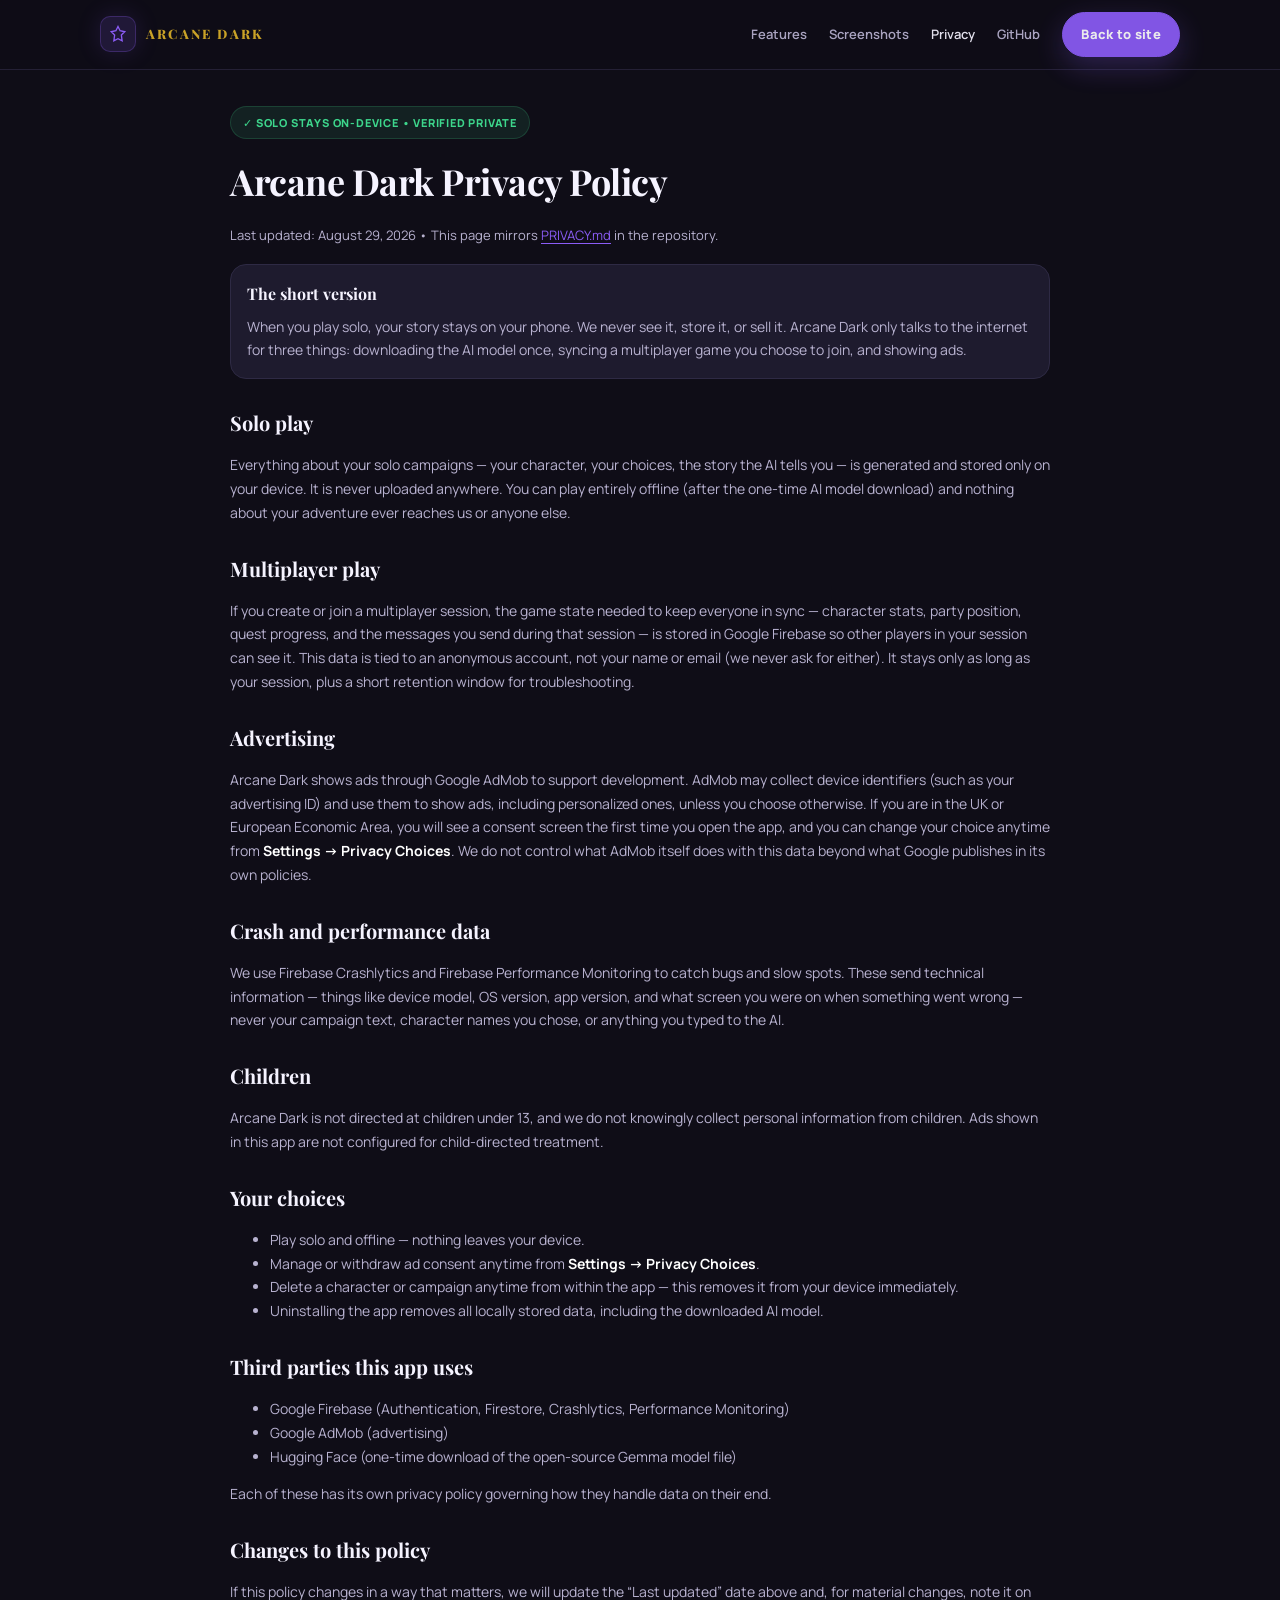
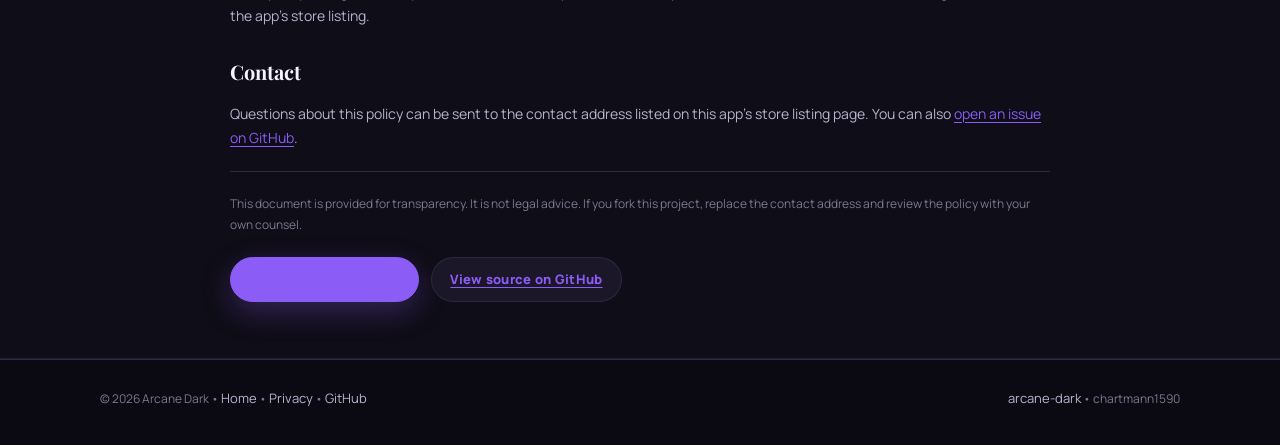
==== docs/privacy.html @ 53b308b7 "Add beautiful GitHub Pages website + privacy policy + screenshots - docs/index.html: full dark-fanta" ====
<!doctype html>
<html lang="en">
<head>
  <meta charset="utf-8"/>
  <meta name="viewport" content="width=device-width,initial-scale=1"/>
  <title>Privacy Policy — Arcane Dark</title>
  <meta name="description" content="Arcane Dark privacy policy — solo play stays on your device. Learn how multiplayer, ads, and crash reporting work."/>
  <meta name="theme-color" content="#0F0D17"/>
  <link rel="icon" href="data:image/svg+xml,<svg xmlns='http://www.w3.org/2000/svg' viewBox='0 0 32 32'><rect width='32' height='32' rx='8' fill='%230F0D17'/><rect x='6' y='6' width='20' height='20' rx='6' fill='%238B5CF6'/><text x='16' y='21' text-anchor='middle' font-size='14' fill='white'>✦</text></svg>"/>
  <link rel="stylesheet" href="assets/css/style.css"/>
</head>
<body>
  <nav class="nav">
    <div class="nav-inner">
      <a class="brand" href="./">
        <span class="brand-mark"><svg viewBox="0 0 24 24" fill="none" stroke="#8B5CF6" stroke-width="1.8"><path d="M12 2l2.8 5.7L21 9l-4.5 4.4L17.5 21 12 18.2 6.5 21l1-7.6L3 9l6.2-1.3L12 2z"/></svg></span>
        <span class="brand-name">ARCANE DARK</span>
      </a>
      <div class="nav-links">
        <a href="./#features">Features</a>
        <a href="./#screenshots">Screenshots</a>
        <a href="privacy.html" style="color:var(--text-primary)">Privacy</a>
        <a href="https://github.com/chartmann1590/arcane-dark" target="_blank" rel="noopener">GitHub</a>
        <a class="btn btn-primary" href="./">Back to site</a>
      </div>
    </div>
  </nav>

  <main class="section" style="padding-top:36px">
    <div class="container">
      <div class="prose reveal in">
        <div style="display:inline-flex;align-items:center;gap:8px;padding:7px 12px;border-radius:999px;background:rgba(61,214,140,0.10);border:1px solid rgba(61,214,140,0.18);color:#3DD68C;font-size:11px;font-weight:800;letter-spacing:0.8px">✓ SOLO STAYS ON-DEVICE • VERIFIED PRIVATE</div>
        <h1 style="margin-top:14px">Arcane Dark Privacy Policy</h1>
        <p class="muted" style="font-size:13px">Last updated: August 29, 2026 • This page mirrors <a href="https://github.com/chartmann1590/arcane-dark/blob/main/PRIVACY.md" target="_blank" rel="noopener">PRIVACY.md</a> in the repository.</p>

        <div style="background:var(--surface-card);border:1px solid var(--border);border-radius:16px;padding:16px;margin:18px 0">
          <h3 style="margin:0;font-family:'Playfair Display',serif;font-size:16px">The short version</h3>
          <p style="margin:8px 0 0">When you play solo, your story stays on your phone. We never see it, store it, or sell it. Arcane Dark only talks to the internet for three things: downloading the AI model once, syncing a multiplayer game you choose to join, and showing ads.</p>
        </div>

        <h2>Solo play</h2>
        <p>Everything about your solo campaigns — your character, your choices, the story the AI tells you — is generated and stored only on your device. It is never uploaded anywhere. You can play entirely offline (after the one-time AI model download) and nothing about your adventure ever reaches us or anyone else.</p>

        <h2>Multiplayer play</h2>
        <p>If you create or join a multiplayer session, the game state needed to keep everyone in sync — character stats, party position, quest progress, and the messages you send during that session — is stored in Google Firebase so other players in your session can see it. This data is tied to an anonymous account, not your name or email (we never ask for either). It stays only as long as your session, plus a short retention window for troubleshooting.</p>

        <h2>Advertising</h2>
        <p>Arcane Dark shows ads through Google AdMob to support development. AdMob may collect device identifiers (such as your advertising ID) and use them to show ads, including personalized ones, unless you choose otherwise. If you are in the UK or European Economic Area, you will see a consent screen the first time you open the app, and you can change your choice anytime from <strong style="color:white">Settings → Privacy Choices</strong>. We do not control what AdMob itself does with this data beyond what Google publishes in its own policies.</p>

        <h2>Crash and performance data</h2>
        <p>We use Firebase Crashlytics and Firebase Performance Monitoring to catch bugs and slow spots. These send technical information — things like device model, OS version, app version, and what screen you were on when something went wrong — never your campaign text, character names you chose, or anything you typed to the AI.</p>

        <h2>Children</h2>
        <p>Arcane Dark is not directed at children under 13, and we do not knowingly collect personal information from children. Ads shown in this app are not configured for child-directed treatment.</p>

        <h2>Your choices</h2>
        <ul>
          <li>Play solo and offline — nothing leaves your device.</li>
          <li>Manage or withdraw ad consent anytime from <strong style="color:white">Settings → Privacy Choices</strong>.</li>
          <li>Delete a character or campaign anytime from within the app — this removes it from your device immediately.</li>
          <li>Uninstalling the app removes all locally stored data, including the downloaded AI model.</li>
        </ul>

        <h2>Third parties this app uses</h2>
        <ul>
          <li>Google Firebase (Authentication, Firestore, Crashlytics, Performance Monitoring)</li>
          <li>Google AdMob (advertising)</li>
          <li>Hugging Face (one-time download of the open-source Gemma model file)</li>
        </ul>
        <p>Each of these has its own privacy policy governing how they handle data on their end.</p>

        <h2>Changes to this policy</h2>
        <p>If this policy changes in a way that matters, we will update the “Last updated” date above and, for material changes, note it on the app’s store listing.</p>

        <h2>Contact</h2>
        <p>Questions about this policy can be sent to the contact address listed on this app’s store listing page. You can also <a href="https://github.com/chartmann1590/arcane-dark/issues" target="_blank" rel="noopener">open an issue on GitHub</a>.</p>

        <hr/>
        <p style="font-size:12px;color:var(--text-muted)">This document is provided for transparency. It is not legal advice. If you fork this project, replace the contact address and review the policy with your own counsel.</p>

        <div style="margin-top:22px;display:flex;gap:12px;flex-wrap:wrap">
          <a class="btn btn-primary" href="./">← Back to Arcane Dark</a>
          <a class="btn btn-ghost" href="https://github.com/chartmann1590/arcane-dark/blob/main/PRIVACY.md" target="_blank" rel="noopener">View source on GitHub</a>
        </div>
      </div>
    </div>
  </main>

  <footer class="footer">
    <div class="container">
      <div class="footer-bottom" style="margin-top:0;border-top:none;padding-top:0">
        <span>© 2026 Arcane Dark • <a href="./">Home</a> • <a href="privacy.html">Privacy</a> • <a href="https://github.com/chartmann1590/arcane-dark" target="_blank" rel="noopener">GitHub</a></span>
        <span><a href="./">arcane-dark</a> • chartmann1590</span>
      </div>
    </div>
  </footer>
  <script src="assets/js/main.js"></script>
</body>
</html>
---- docs/assets/css/style.css ----
/* Arcane Dark — Website Design System — mirrors lib/app/theme.dart */
@import url('https://fonts.googleapis.com/css2?family=Manrope:wght@400;500;600;700;800&family=Playfair+Display:wght@700;800;900&display=swap');

:root{
  --bg:#0F0D17;
  --surface:#1A162B;
  --surface-elevated:#24203A;
  --surface-card:#1E1B2E;
  --border:#2E2A44;
  --border-gold:rgba(201,162,39,0.2);
  --violet:#8B5CF6;
  --violet-12:rgba(139,92,246,0.12);
  --violet-30:rgba(139,92,246,0.3);
  --gold:#C9A227;
  --gold-12:rgba(201,162,39,0.12);
  --gold-30:rgba(201,162,39,0.3);
  --red:#B0263A;
  --text-primary:#F5F3FF;
  --text-secondary:#B8B2D0;
  --text-muted:#7C7892;
  --radius:14px;
  --radius-lg:18px;
  --max:1120px;
}
*{box-sizing:border-box}
html{scroll-behavior:smooth}
body{
  margin:0;
  font-family:'Manrope',system-ui,-apple-system,Segoe UI,Roboto,Helvetica,Arial,sans-serif;
  background:var(--bg);
  color:var(--text-primary);
  line-height:1.6;
  -webkit-font-smoothing:antialiased;
  overflow-x:hidden;
}
a{color:inherit;text-decoration:none}
img{max-width:100%;display:block}
button{font-family:inherit}

/* Utilities */
.container{max-width:var(--max);margin:0 auto;padding:0 20px}
.mono{font-family:ui-monospace, SFMono-Regular, Menlo, monospace}
.gold{color:var(--gold)}
.violet{color:var(--violet)}
.muted{color:var(--text-muted)}
.secondary{color:var(--text-secondary)}

/* Top Nav */
.nav{
  position:sticky;top:0;z-index:50;
  backdrop-filter:blur(16px) saturate(1.2);
  background:rgba(15,13,23,0.78);
  border-bottom:1px solid rgba(46,42,68,0.7);
}
.nav-inner{
  max-width:var(--max);margin:0 auto;
  padding:12px 20px;
  display:flex;align-items:center;gap:18px;
}
.brand{
  display:flex;align-items:center;gap:10px;
  font-weight:800;letter-spacing:1.2px;
}
.brand-mark{
  width:36px;height:36px;border-radius:10px;
  display:grid;place-items:center;
  background:rgba(139,92,246,0.15);
  border:1px solid rgba(139,92,246,0.25);
  box-shadow:0 0 24px rgba(139,92,246,0.15);
}
.brand-mark svg{width:18px;height:18px}
.brand-name{
  font-family:'Playfair Display',serif;
  font-weight:800;letter-spacing:2.2px;
  font-size:13px;color:var(--gold);
}
.nav-links{
  margin-left:auto;display:flex;align-items:center;gap:22px;
  font-size:13px;font-weight:600;color:var(--text-secondary);
}
.nav-links a{opacity:0.92}
.nav-links a:hover{color:var(--text-primary)}
.btn{
  display:inline-flex;align-items:center;justify-content:center;gap:8px;
  padding:11px 18px;border-radius:999px;
  font-weight:800;letter-spacing:0.3px;font-size:13px;
  border:1px solid var(--border);
  transition:transform .15s ease, box-shadow .2s ease, background .2s ease, border-color .2s ease, opacity .2s ease;
  cursor:pointer;white-space:nowrap;
}
.btn:hover{transform:translateY(-1px)}
.btn-primary{
  background:var(--violet);
  border-color:var(--violet);
  color:white;
  box-shadow:0 10px 30px rgba(139,92,246,0.28);
}
.btn-primary:hover{box-shadow:0 14px 36px rgba(139,92,246,0.36)}
.btn-ghost{
  background:rgba(30,27,46,0.8);
  border-color:rgba(46,42,68,0.9);
  color:var(--text-primary);
}
.btn-ghost:hover{border-color:rgba(201,162,39,0.35);background:var(--surface-card)}
.btn-gold{
  background:rgba(201,162,39,0.14);
  border-color:rgba(201,162,39,0.35);
  color:var(--gold);
}
.pill{
  display:inline-flex;align-items:center;gap:8px;
  padding:7px 12px;border-radius:999px;
  background:rgba(201,162,39,0.12);
  border:1px solid rgba(201,162,39,0.22);
  color:var(--gold);
  font-size:11px;font-weight:800;letter-spacing:0.8px;
}
.dot{width:6px;height:6px;border-radius:999px;background:var(--violet);box-shadow:0 0 10px var(--violet)}

/* Hero */
.hero{
  position:relative;overflow:hidden;
  padding:56px 0 32px;
  background:
    radial-gradient(700px 400px at 70% -10%, rgba(139,92,246,0.22), transparent 60%),
    radial-gradient(600px 360px at 10% 10%, rgba(201,162,39,0.10), transparent 60%),
    radial-gradient(800px 600px at 50% 120%, rgba(139,92,246,0.10), transparent 65%),
    linear-gradient(180deg, rgba(15,13,23,1) 0%, rgba(15,13,23,1) 45%, rgba(26,22,43,0.6) 100%);
  border-bottom:1px solid var(--border);
}
.hero::before{
  content:"";position:absolute;inset:0;
  background:
    linear-gradient(180deg, transparent 70%, rgba(15,13,23,0.65) 100%),
    url('data:image/svg+xml;utf8,<svg xmlns="http://www.w3.org/2000/svg" width="60" height="60" viewBox="0 0 60 60"><g fill="none" stroke="%232E2A44" stroke-opacity="0.15"><path d="M0 30 H60 M30 0 V60"/></g></svg>');
  opacity:0.35;pointer-events:none;
}
.hero-grid{
  position:relative;
  max-width:var(--max);margin:0 auto;
  padding:0 20px;
  display:grid;grid-template-columns:1.15fr 0.85fr;
  gap:28px;align-items:center;
}
.eyebrow{
  display:inline-flex;align-items:center;gap:10px;
  padding:8px 12px;border-radius:999px;
  background:rgba(139,92,246,0.12);
  border:1px solid rgba(139,92,246,0.22);
  color:var(--text-secondary);
  font-size:11px;font-weight:700;letter-spacing:0.9px;
}
.eyebrow strong{color:var(--violet);letter-spacing:1px}
.hero h1{
  margin:16px 0 12px;
  font-family:'Playfair Display',serif;
  font-weight:900;line-height:0.95;letter-spacing:-0.6px;
  font-size:56px;
}
.hero h1 span{
  background:linear-gradient(90deg, #fff 30%, #C9A227 100%);
  -webkit-background-clip:text;background-clip:text;
  -webkit-text-fill-color:transparent;
}
.hero p.lead{
  margin:0;max-width:560px;
  color:var(--text-secondary);
  font-size:16px;line-height:1.6;
}
.hero-cta{display:flex;flex-wrap:wrap;gap:12px;margin-top:22px}
.hero-meta{
  display:flex;flex-wrap:wrap;gap:10px;margin-top:18px;
}
.meta-chip{
  display:inline-flex;align-items:center;gap:8px;
  padding:8px 12px;border-radius:999px;
  background:rgba(36,32,58,0.9);
  border:1px solid rgba(46,42,68,0.9);
  color:var(--text-secondary);
  font-size:12px;font-weight:700;
}
.meta-chip svg{width:14px;height:14px;opacity:0.9}

.hero-visual{
  position:relative;display:flex;justify-content:center;align-items:center;
  min-height:520px;
}
.glow-orb{
  position:absolute;width:420px;height:420px;border-radius:999px;
  background:radial-gradient(circle at 30% 30%, rgba(139,92,246,0.35), rgba(139,92,246,0) 65%);
  filter:blur(8px);
  pointer-events:none;
}
.glow-orb.gold{
  width:360px;height:360px;
  background:radial-gradient(circle at 50% 50%, rgba(201,162,39,0.18), transparent 65%);
  transform:translate(80px,120px);
}

/* Phone Mockup */
.phone{
  position:relative;
  width:300px;height:612px;
  border-radius:38px;
  background:linear-gradient(180deg, #0F0D17 0%, #1A162B 100%);
  border:1px solid rgba(46,42,68,0.9);
  box-shadow:
    0 30px 80px rgba(0,0,0,0.55),
    0 0 0 8px rgba(15,13,23,0.9),
    0 0 0 9px rgba(46,42,68,0.9),
    0 0 40px rgba(139,92,246,0.15);
  overflow:hidden;
  transform:rotate(-0.6deg);
}
.phone-notch{
  position:absolute;top:0;left:50%;transform:translateX(-50%);
  width:108px;height:22px;border-radius:0 0 16px 16px;
  background:#0B0A12;border:1px solid rgba(46,42,68,0.9);border-top:none;
  z-index:5;
  display:flex;align-items:center;justify-content:center;gap:6px;
}
.notch-dot{width:6px;height:6px;border-radius:999px;background:#1A162B;border:1px solid #2E2A44}
.phone-screen{
  position:absolute;inset:8px;
  border-radius:30px;overflow:hidden;
  background:var(--bg);
  display:flex;flex-direction:column;
  border:1px solid rgba(46,42,68,0.5);
}
.phone-status{
  height:28px;display:flex;align-items:center;justify-content:space-between;
  padding:0 18px;
  font-size:11px;font-weight:700;color:var(--text-muted);
  background:rgba(15,13,23,0.95);
  border-bottom:1px solid rgba(46,42,68,0.5);
}
.phone-mini-nav{
  height:44px;display:flex;align-items:center;justify-content:space-between;
  padding:0 14px;
  background:var(--bg);
  border-bottom:1px solid var(--border);
}
.mini-brand{font-family:'Playfair Display',serif;font-weight:800;font-size:11px;letter-spacing:1.6px;color:var(--gold)}
.screen-body{flex:1;overflow:hidden;position:relative;background:var(--bg)}
.floating-cards{
  position:absolute;inset:auto 0 0 0;
  display:flex;flex-direction:column;gap:10px;
  padding:12px;
  background:linear-gradient(180deg, transparent 0%, rgba(15,13,23,0.9) 18%);
}
.float-card{
  background:var(--surface-card);
  border:1px solid var(--border);
  border-radius:12px;padding:10px 12px;
  box-shadow:0 10px 30px rgba(0,0,0,0.35);
}
.float-card .kicker{font-size:10px;font-weight:800;letter-spacing:0.9px;color:var(--violet)}
.float-card .title{font-family:'Playfair Display',serif;font-weight:800;font-size:14px;color:white;margin-top:2px}
.float-card .desc{font-size:11px;color:var(--text-secondary);margin-top:4px;line-height:1.4}

/* Sections */
.section{padding:56px 0;border-bottom:1px solid rgba(46,42,68,0.6)}
.section.alt{background:linear-gradient(180deg, rgba(26,22,43,0.5), rgba(15,13,23,1))}
.section-head{max-width:720px;margin:0 auto 26px;text-align:center}
.section-head h2{
  margin:0;
  font-family:'Playfair Display',serif;
  font-size:32px;font-weight:800;letter-spacing:-0.4px;
}
.section-head h2 em{font-style:normal;color:var(--gold)}
.section-head p{margin:10px auto 0;color:var(--text-secondary);font-size:14px;max-width:640px;line-height:1.6}
.kicker-label{
  display:inline-flex;align-items:center;gap:8px;
  font-size:11px;font-weight:800;letter-spacing:1px;color:var(--violet);
  text-transform:uppercase;
}
.kicker-label::before{content:"";width:18px;height:2px;border-radius:999px;background:var(--violet);opacity:0.7}

/* Features */
.features{
  display:grid;grid-template-columns:repeat(3,1fr);
  gap:16px;
}
.feature{
  background:var(--surface-card);
  border:1px solid var(--border);
  border-radius:16px;padding:18px 16px;
  transition:transform .18s ease, border-color .18s ease, box-shadow .18s ease, background .18s ease;
}
.feature:hover{transform:translateY(-4px);border-color:rgba(139,92,246,0.28);box-shadow:0 18px 40px rgba(0,0,0,0.28);background:var(--surface-elevated)}
.feature-icon{
  width:40px;height:40px;border-radius:12px;
  display:grid;place-items:center;
  margin-bottom:12px;
}
.feature:nth-child(1) .feature-icon{background:rgba(139,92,246,0.14);border:1px solid rgba(139,92,246,0.22);color:var(--violet)}
.feature:nth-child(2) .feature-icon{background:rgba(201,162,39,0.12);border:1px solid rgba(201,162,39,0.22);color:var(--gold)}
.feature:nth-child(3) .feature-icon{background:rgba(61,214,140,0.12);border:1px solid rgba(61,214,140,0.2);color:#3DD68C}
.feature:nth-child(4) .feature-icon{background:rgba(176,38,58,0.10);border:1px solid rgba(176,38,58,0.18);color:var(--red)}
.feature:nth-child(5) .feature-icon{background:rgba(139,92,246,0.14);border:1px solid rgba(139,92,246,0.22);color:var(--violet)}
.feature:nth-child(6) .feature-icon{background:rgba(201,162,39,0.12);border:1px solid rgba(201,162,39,0.22);color:var(--gold)}
.feature h3{margin:0;font-size:14px;font-weight:800;letter-spacing:-0.1px}
.feature p{margin:6px 0 0;color:var(--text-secondary);font-size:13px;line-height:1.55}
.feature ul{margin:10px 0 0;padding:0;list-style:none;display:flex;flex-wrap:wrap;gap:6px}
.feature ul li{
  font-size:11px;font-weight:700;color:var(--text-muted);
  background:rgba(36,32,58,0.9);border:1px solid var(--border);
  padding:5px 8px;border-radius:999px;
}

/* Screenshots */
.screenshots{
  display:grid;grid-template-columns:repeat(4,1fr);
  gap:16px;
  align-items:start;
}
.screenshot{
  background:var(--surface-card);
  border:1px solid var(--border);
  border-radius:16px;overflow:hidden;
  transition:transform .18s ease, box-shadow .18s ease, border-color .18s ease;
}
.screenshot:hover{transform:translateY(-4px);border-color:rgba(201,162,39,0.25);box-shadow:0 18px 40px rgba(0,0,0,0.32)}
.shot-frame{
  aspect-ratio:9/19.2;background:var(--bg);
  position:relative;overflow:hidden;
  border-bottom:1px solid var(--border);
}
.shot-frame img{width:100%;height:100%;object-fit:cover}
.shot-caption{padding:12px 12px 14px}
.shot-caption h4{margin:0;font-size:13px;font-weight:800}
.shot-caption p{margin:4px 0 0;color:var(--text-secondary);font-size:12px;line-height:1.5}
.badge{
  display:inline-flex;align-items:center;
  padding:4px 8px;border-radius:999px;
  font-size:10px;font-weight:800;letter-spacing:0.7px;
  background:rgba(139,92,246,0.12);border:1px solid rgba(139,92,246,0.22);color:var(--violet);
  text-transform:uppercase;
}
.shot-frame .badge{position:absolute;top:10px;left:10px;backdrop-filter:blur(8px)}

/* How it works */
.steps{
  display:grid;grid-template-columns:repeat(3,1fr);
  gap:16px;
}
.step{
  background:var(--surface-card);
  border:1px solid var(--border);
  border-radius:16px;padding:18px;
  position:relative;overflow:hidden;
}
.step::after{
  content:"";position:absolute;inset:auto -20px -30px auto;
  width:120px;height:120px;border-radius:999px;
  background:radial-gradient(circle at 50% 50%, rgba(139,92,246,0.16), transparent 65%);
  pointer-events:none;
}
.step-num{
  width:28px;height:28px;border-radius:999px;
  display:grid;place-items:center;
  background:var(--violet);color:white;
  font-size:12px;font-weight:800;
  box-shadow:0 8px 20px rgba(139,92,246,0.3);
}
.step h3{margin:10px 0 6px;font-size:14px;font-weight:800}
.step p{margin:0;color:var(--text-secondary);font-size:13px;line-height:1.6}

/* Privacy highlight */
.privacy-card{
  display:grid;grid-template-columns:1.1fr 0.9fr;
  gap:18px;
  background:linear-gradient(180deg, rgba(30,27,46,1), rgba(26,22,43,1));
  border:1px solid var(--border);
  border-radius:18px;padding:22px;
  box-shadow:0 18px 50px rgba(0,0,0,0.28);
  align-items:center;
}
.privacy-card h3{margin:0;font-family:'Playfair Display',serif;font-size:20px;font-weight:800}
.privacy-card p{margin:8px 0 0;color:var(--text-secondary);font-size:13px;line-height:1.6}
.privacy-points{
  display:grid;gap:10px;
}
.point{
  display:flex;gap:10px;
  background:rgba(15,13,23,0.7);
  border:1px solid rgba(46,42,68,0.7);
  border-radius:12px;padding:12px;
}
.point-icon{
  width:32px;height:32px;border-radius:10px;
  display:grid;place-items:center;flex:0 0 32px;
  background:rgba(61,214,140,0.12);border:1px solid rgba(61,214,140,0.18);color:#3DD68C;
}
.point strong{font-size:13px;font-weight:800}
.point span{color:var(--text-secondary);font-size:12px;line-height:1.5}

/* Footer */
.footer{
  padding:28px 0 36px;
  background:rgba(11,10,18,1);
  border-top:1px solid var(--border);
  color:var(--text-secondary);
}
.footer-grid{
  display:grid;grid-template-columns:1.4fr 0.8fr 0.8fr;
  gap:18px;
}
.footer h4{margin:0 0 10px;font-size:13px;font-weight:800;color:var(--text-primary);letter-spacing:0.3px}
.footer a{color:var(--text-secondary);font-size:13px}
.footer a:hover{color:var(--text-primary)}
.footer-bottom{
  margin-top:22px;padding-top:18px;
  border-top:1px solid rgba(46,42,68,0.6);
  display:flex;flex-wrap:wrap;gap:12px;align-items:center;justify-content:space-between;
  font-size:12px;color:var(--text-muted);
}

/* Responsive */
@media (max-width: 980px){
  .hero-grid{grid-template-columns:1fr;gap:22px}
  .hero-visual{min-height:460px}
  .hero h1{font-size:48px}
  .features{grid-template-columns:repeat(2,1fr)}
  .screenshots{grid-template-columns:repeat(2,1fr)}
  .steps{grid-template-columns:1fr}
  .privacy-card{grid-template-columns:1fr}
  .footer-grid{grid-template-columns:1fr 1fr}
}
@media (max-width: 640px){
  .nav-links{gap:14px}
  .nav-links .hide-sm{display:none}
  .hero{padding-top:28px}
  .hero h1{font-size:38px}
  .phone{width:276px;height:564px}
  .features{grid-template-columns:1fr}
  .screenshots{grid-template-columns:1fr}
  .section{padding:42px 0}
  .footer-grid{grid-template-columns:1fr}
}

/* Anim */
.reveal{opacity:0;transform:translateY(10px);transition:opacity .6s ease, transform .6s ease}
.reveal.in{opacity:1;transform:none}

/* Lightbox */
.lightbox{
  position:fixed;inset:0;z-index:80;
  background:rgba(5,4,10,0.82);
  backdrop-filter:blur(12px);
  display:none;align-items:center;justify-content:center;
  padding:18px;
}
.lightbox.open{display:flex}
.lightbox-card{
  max-width:420px;width:100%;
  background:var(--surface-card);
  border:1px solid var(--border);
  border-radius:16px;overflow:hidden;
  box-shadow:0 30px 80px rgba(0,0,0,0.5);
}
.lightbox-card img{width:100%;height:auto;display:block;background:var(--bg)}
.lightbox-bar{
  display:flex;align-items:center;justify-content:space-between;
  padding:12px 14px;
  border-top:1px solid var(--border);
  background:var(--surface-elevated);
}

/* Prose */
.prose{max-width:820px;margin:0 auto}
.prose h1{font-family:'Playfair Display',serif;font-size:36px;letter-spacing:-0.5px;margin:0 0 8px}
.prose h2{font-family:'Playfair Display',serif;font-size:20px;margin:28px 0 10px}
.prose h3{font-size:15px;margin:18px 0 8px}
.prose p{color:var(--text-secondary);font-size:14px;line-height:1.7}
.prose ul, .prose ol{color:var(--text-secondary);font-size:14px;line-height:1.7}
.prose hr{border:none;border-top:1px solid var(--border);margin:22px 0}
.prose a{color:var(--violet);text-decoration:underline;text-underline-offset:3px}
.prose code{background:rgba(36,32,58,1);border:1px solid var(--border);padding:2px 6px;border-radius:6px;font-size:12px;color:var(--text-primary)}

/* Screenshot image handling */
.docs-badge{
  display:inline-flex;align-items:center;gap:6px;
  padding:6px 10px;border-radius:999px;
  background:rgba(15,13,23,0.9);border:1px solid var(--border);
  color:var(--text-secondary);font-size:11px;font-weight:700
}
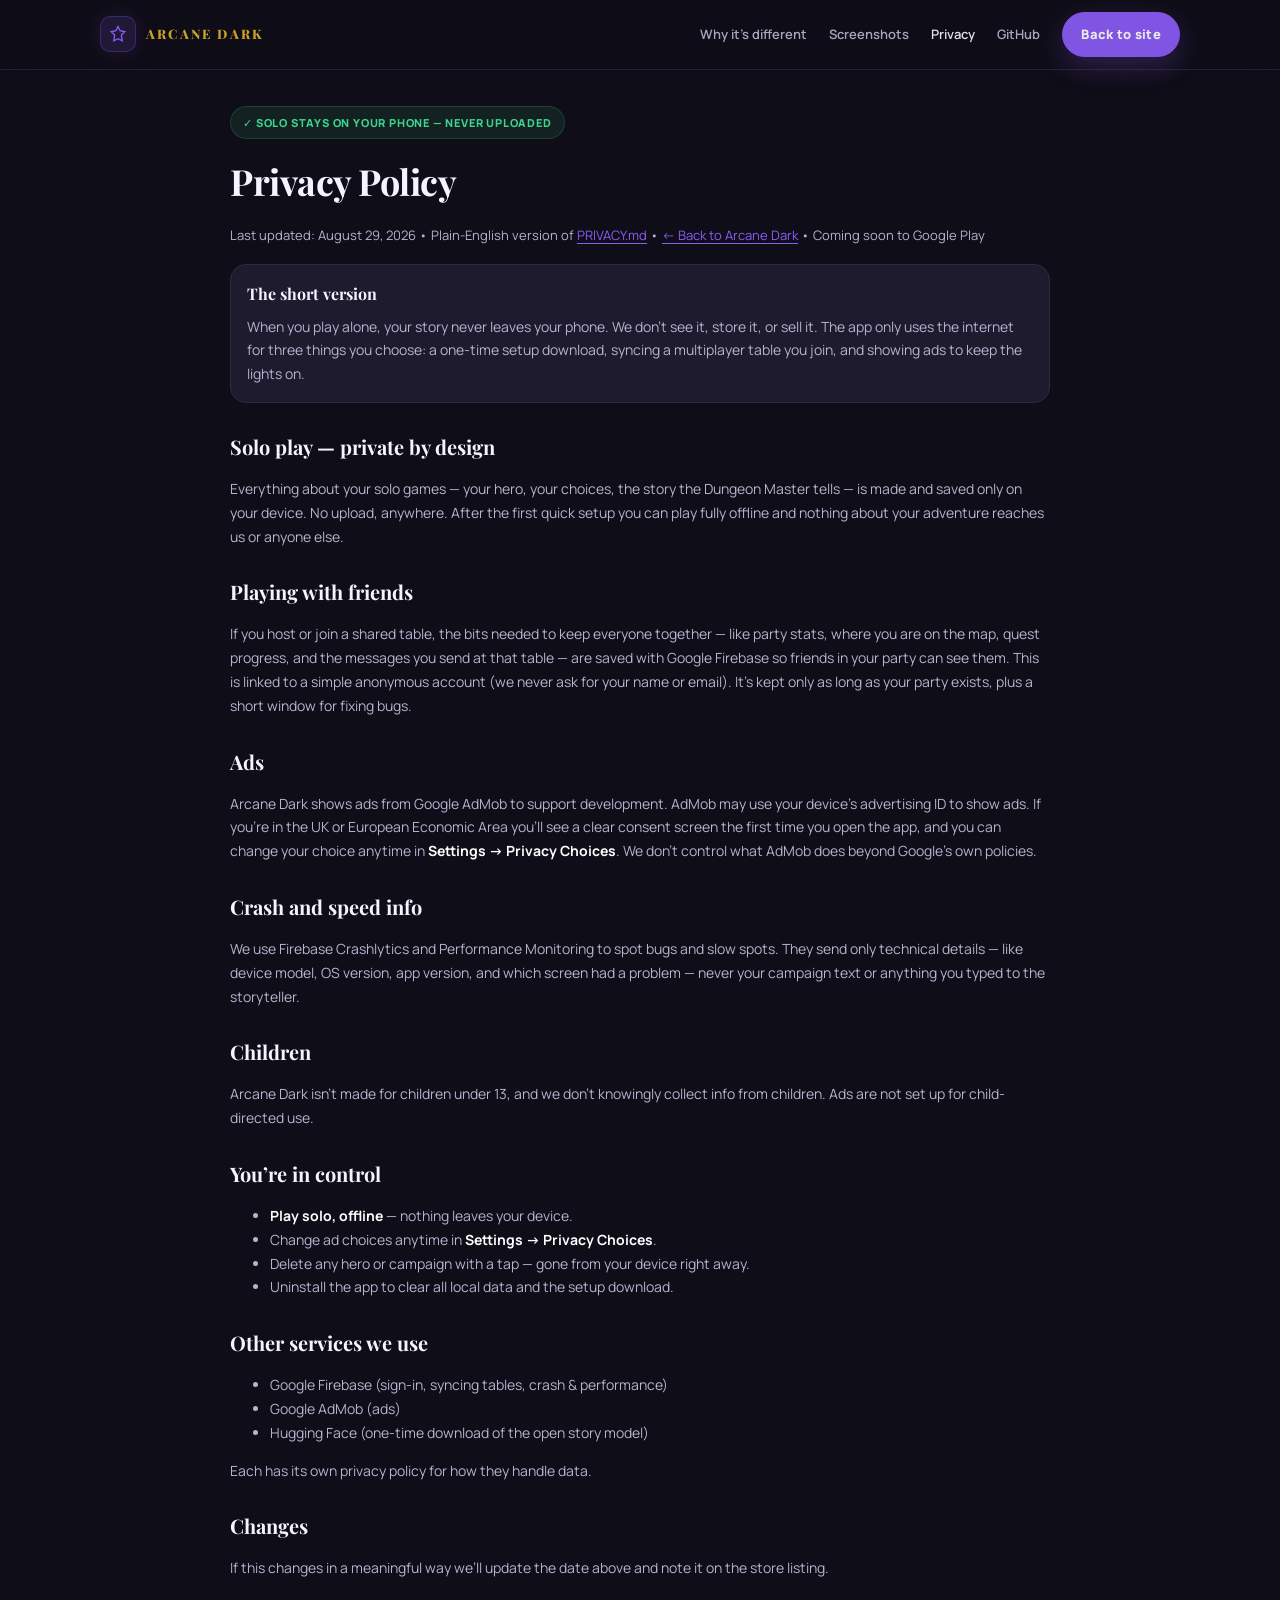
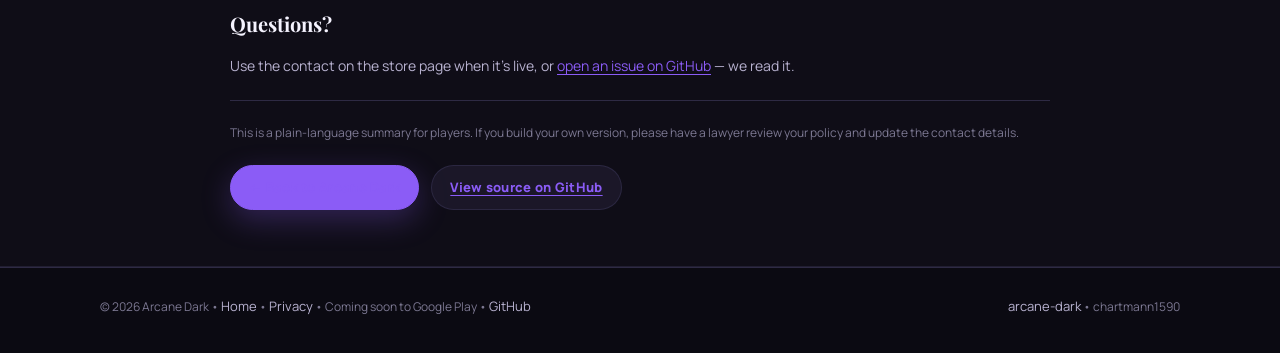
==== commit 3a207d5b: "Make site + README customer-facing, add Play Store coming-soon + SEO - Website: rewrite all copy to " ====
--- a/docs/privacy.html
+++ b/docs/privacy.html
@@ -3,23 +3,36 @@
 <head>
   <meta charset="utf-8"/>
   <meta name="viewport" content="width=device-width,initial-scale=1"/>
-  <title>Privacy Policy — Arcane Dark</title>
-  <meta name="description" content="Arcane Dark privacy policy — solo play stays on your device. Learn how multiplayer, ads, and crash reporting work."/>
+  <title>Privacy Policy — Arcane Dark (Your story stays on your phone)</title>
+  <meta name="description" content="How Arcane Dark handles your data. Solo stories stay only on your phone — never uploaded. Learn how multiplayer, ads, and crash reports work. Plain English, no surprises."/>
+  <meta name="keywords" content="Arcane Dark privacy, offline RPG privacy, on-device AI privacy"/>
+  <meta name="robots" content="index, follow"/>
   <meta name="theme-color" content="#0F0D17"/>
+  <link rel="canonical" href="https://chartmann1590.github.io/arcane-dark/privacy.html"/>
+  <meta property="og:title" content="Privacy Policy — Arcane Dark"/>
+  <meta property="og:description" content="Solo stays on your phone. Period. See how Arcane Dark keeps your D&D stories private."/>
+  <meta property="og:type" content="article"/>
+  <meta property="og:url" content="https://chartmann1590.github.io/arcane-dark/privacy.html"/>
+  <meta property="og:site_name" content="Arcane Dark"/>
+  <meta property="og:image" content="https://chartmann1590.github.io/arcane-dark/screenshots/04-gameplay.svg"/>
+  <meta name="twitter:card" content="summary_large_image"/>
   <link rel="icon" href="data:image/svg+xml,<svg xmlns='http://www.w3.org/2000/svg' viewBox='0 0 32 32'><rect width='32' height='32' rx='8' fill='%230F0D17'/><rect x='6' y='6' width='20' height='20' rx='6' fill='%238B5CF6'/><text x='16' y='21' text-anchor='middle' font-size='14' fill='white'>✦</text></svg>"/>
   <link rel="stylesheet" href="assets/css/style.css"/>
+  <script type="application/ld+json">
+  {"@context":"https://schema.org","@type":"BreadcrumbList","itemListElement":[{"@type":"ListItem","position":1,"name":"Home","item":"https://chartmann1590.github.io/arcane-dark/"},{"@type":"ListItem","position":2,"name":"Privacy Policy","item":"https://chartmann1590.github.io/arcane-dark/privacy.html"}]}
+  </script>
 </head>
 <body>
-  <nav class="nav">
+  <nav class="nav" aria-label="Primary">
     <div class="nav-inner">
       <a class="brand" href="./">
         <span class="brand-mark"><svg viewBox="0 0 24 24" fill="none" stroke="#8B5CF6" stroke-width="1.8"><path d="M12 2l2.8 5.7L21 9l-4.5 4.4L17.5 21 12 18.2 6.5 21l1-7.6L3 9l6.2-1.3L12 2z"/></svg></span>
         <span class="brand-name">ARCANE DARK</span>
       </a>
       <div class="nav-links">
-        <a href="./#features">Features</a>
+        <a href="./#features">Why it’s different</a>
         <a href="./#screenshots">Screenshots</a>
-        <a href="privacy.html" style="color:var(--text-primary)">Privacy</a>
+        <a href="privacy.html" style="color:var(--text-primary)" aria-current="page">Privacy</a>
         <a href="https://github.com/chartmann1590/arcane-dark" target="_blank" rel="noopener">GitHub</a>
         <a class="btn btn-primary" href="./">Back to site</a>
       </div>
@@ -29,54 +42,54 @@
   <main class="section" style="padding-top:36px">
     <div class="container">
       <div class="prose reveal in">
-        <div style="display:inline-flex;align-items:center;gap:8px;padding:7px 12px;border-radius:999px;background:rgba(61,214,140,0.10);border:1px solid rgba(61,214,140,0.18);color:#3DD68C;font-size:11px;font-weight:800;letter-spacing:0.8px">✓ SOLO STAYS ON-DEVICE • VERIFIED PRIVATE</div>
-        <h1 style="margin-top:14px">Arcane Dark Privacy Policy</h1>
-        <p class="muted" style="font-size:13px">Last updated: August 29, 2026 • This page mirrors <a href="https://github.com/chartmann1590/arcane-dark/blob/main/PRIVACY.md" target="_blank" rel="noopener">PRIVACY.md</a> in the repository.</p>
+        <div style="display:inline-flex;align-items:center;gap:8px;padding:7px 12px;border-radius:999px;background:rgba(61,214,140,0.10);border:1px solid rgba(61,214,140,0.18);color:#3DD68C;font-size:11px;font-weight:800;letter-spacing:0.8px">✓ SOLO STAYS ON YOUR PHONE — NEVER UPLOADED</div>
+        <h1 style="margin-top:14px">Privacy Policy</h1>
+        <p class="muted" style="font-size:13px">Last updated: August 29, 2026 • Plain-English version of <a href="https://github.com/chartmann1590/arcane-dark/blob/main/PRIVACY.md" target="_blank" rel="noopener">PRIVACY.md</a> • <a href="./">← Back to Arcane Dark</a> • Coming soon to Google Play</p>
 
         <div style="background:var(--surface-card);border:1px solid var(--border);border-radius:16px;padding:16px;margin:18px 0">
           <h3 style="margin:0;font-family:'Playfair Display',serif;font-size:16px">The short version</h3>
-          <p style="margin:8px 0 0">When you play solo, your story stays on your phone. We never see it, store it, or sell it. Arcane Dark only talks to the internet for three things: downloading the AI model once, syncing a multiplayer game you choose to join, and showing ads.</p>
+          <p style="margin:8px 0 0">When you play alone, your story never leaves your phone. We don’t see it, store it, or sell it. The app only uses the internet for three things you choose: a one-time setup download, syncing a multiplayer table you join, and showing ads to keep the lights on.</p>
         </div>
 
-        <h2>Solo play</h2>
-        <p>Everything about your solo campaigns — your character, your choices, the story the AI tells you — is generated and stored only on your device. It is never uploaded anywhere. You can play entirely offline (after the one-time AI model download) and nothing about your adventure ever reaches us or anyone else.</p>
+        <h2>Solo play — private by design</h2>
+        <p>Everything about your solo games — your hero, your choices, the story the Dungeon Master tells — is made and saved only on your device. No upload, anywhere. After the first quick setup you can play fully offline and nothing about your adventure reaches us or anyone else.</p>
 
-        <h2>Multiplayer play</h2>
-        <p>If you create or join a multiplayer session, the game state needed to keep everyone in sync — character stats, party position, quest progress, and the messages you send during that session — is stored in Google Firebase so other players in your session can see it. This data is tied to an anonymous account, not your name or email (we never ask for either). It stays only as long as your session, plus a short retention window for troubleshooting.</p>
+        <h2>Playing with friends</h2>
+        <p>If you host or join a shared table, the bits needed to keep everyone together — like party stats, where you are on the map, quest progress, and the messages you send at that table — are saved with Google Firebase so friends in your party can see them. This is linked to a simple anonymous account (we never ask for your name or email). It’s kept only as long as your party exists, plus a short window for fixing bugs.</p>
 
-        <h2>Advertising</h2>
-        <p>Arcane Dark shows ads through Google AdMob to support development. AdMob may collect device identifiers (such as your advertising ID) and use them to show ads, including personalized ones, unless you choose otherwise. If you are in the UK or European Economic Area, you will see a consent screen the first time you open the app, and you can change your choice anytime from <strong style="color:white">Settings → Privacy Choices</strong>. We do not control what AdMob itself does with this data beyond what Google publishes in its own policies.</p>
+        <h2>Ads</h2>
+        <p>Arcane Dark shows ads from Google AdMob to support development. AdMob may use your device’s advertising ID to show ads. If you’re in the UK or European Economic Area you’ll see a clear consent screen the first time you open the app, and you can change your choice anytime in <strong style="color:white">Settings → Privacy Choices</strong>. We don’t control what AdMob does beyond Google’s own policies.</p>
 
-        <h2>Crash and performance data</h2>
-        <p>We use Firebase Crashlytics and Firebase Performance Monitoring to catch bugs and slow spots. These send technical information — things like device model, OS version, app version, and what screen you were on when something went wrong — never your campaign text, character names you chose, or anything you typed to the AI.</p>
+        <h2>Crash and speed info</h2>
+        <p>We use Firebase Crashlytics and Performance Monitoring to spot bugs and slow spots. They send only technical details — like device model, OS version, app version, and which screen had a problem — never your campaign text or anything you typed to the storyteller.</p>
 
         <h2>Children</h2>
-        <p>Arcane Dark is not directed at children under 13, and we do not knowingly collect personal information from children. Ads shown in this app are not configured for child-directed treatment.</p>
+        <p>Arcane Dark isn’t made for children under 13, and we don’t knowingly collect info from children. Ads are not set up for child-directed use.</p>
 
-        <h2>Your choices</h2>
+        <h2>You’re in control</h2>
         <ul>
-          <li>Play solo and offline — nothing leaves your device.</li>
-          <li>Manage or withdraw ad consent anytime from <strong style="color:white">Settings → Privacy Choices</strong>.</li>
-          <li>Delete a character or campaign anytime from within the app — this removes it from your device immediately.</li>
-          <li>Uninstalling the app removes all locally stored data, including the downloaded AI model.</li>
+          <li><strong style="color:white">Play solo, offline</strong> — nothing leaves your device.</li>
+          <li>Change ad choices anytime in <strong style="color:white">Settings → Privacy Choices</strong>.</li>
+          <li>Delete any hero or campaign with a tap — gone from your device right away.</li>
+          <li>Uninstall the app to clear all local data and the setup download.</li>
         </ul>
 
-        <h2>Third parties this app uses</h2>
+        <h2>Other services we use</h2>
         <ul>
-          <li>Google Firebase (Authentication, Firestore, Crashlytics, Performance Monitoring)</li>
-          <li>Google AdMob (advertising)</li>
-          <li>Hugging Face (one-time download of the open-source Gemma model file)</li>
+          <li>Google Firebase (sign-in, syncing tables, crash & performance)</li>
+          <li>Google AdMob (ads)</li>
+          <li>Hugging Face (one-time download of the open story model)</li>
         </ul>
-        <p>Each of these has its own privacy policy governing how they handle data on their end.</p>
+        <p>Each has its own privacy policy for how they handle data.</p>
 
-        <h2>Changes to this policy</h2>
-        <p>If this policy changes in a way that matters, we will update the “Last updated” date above and, for material changes, note it on the app’s store listing.</p>
+        <h2>Changes</h2>
+        <p>If this changes in a meaningful way we’ll update the date above and note it on the store listing.</p>
 
-        <h2>Contact</h2>
-        <p>Questions about this policy can be sent to the contact address listed on this app’s store listing page. You can also <a href="https://github.com/chartmann1590/arcane-dark/issues" target="_blank" rel="noopener">open an issue on GitHub</a>.</p>
+        <h2>Questions?</h2>
+        <p>Use the contact on the store page when it’s live, or <a href="https://github.com/chartmann1590/arcane-dark/issues" target="_blank" rel="noopener">open an issue on GitHub</a> — we read it.</p>
 
         <hr/>
-        <p style="font-size:12px;color:var(--text-muted)">This document is provided for transparency. It is not legal advice. If you fork this project, replace the contact address and review the policy with your own counsel.</p>
+        <p style="font-size:12px;color:var(--text-muted)">This is a plain-language summary for players. If you build your own version, please have a lawyer review your policy and update the contact details.</p>
 
         <div style="margin-top:22px;display:flex;gap:12px;flex-wrap:wrap">
           <a class="btn btn-primary" href="./">← Back to Arcane Dark</a>
@@ -89,7 +102,7 @@
   <footer class="footer">
     <div class="container">
       <div class="footer-bottom" style="margin-top:0;border-top:none;padding-top:0">
-        <span>© 2026 Arcane Dark • <a href="./">Home</a> • <a href="privacy.html">Privacy</a> • <a href="https://github.com/chartmann1590/arcane-dark" target="_blank" rel="noopener">GitHub</a></span>
+        <span>© 2026 Arcane Dark • <a href="./">Home</a> • <a href="privacy.html">Privacy</a> • Coming soon to Google Play • <a href="https://github.com/chartmann1590/arcane-dark" target="_blank" rel="noopener">GitHub</a></span>
         <span><a href="./">arcane-dark</a> • chartmann1590</span>
       </div>
     </div>
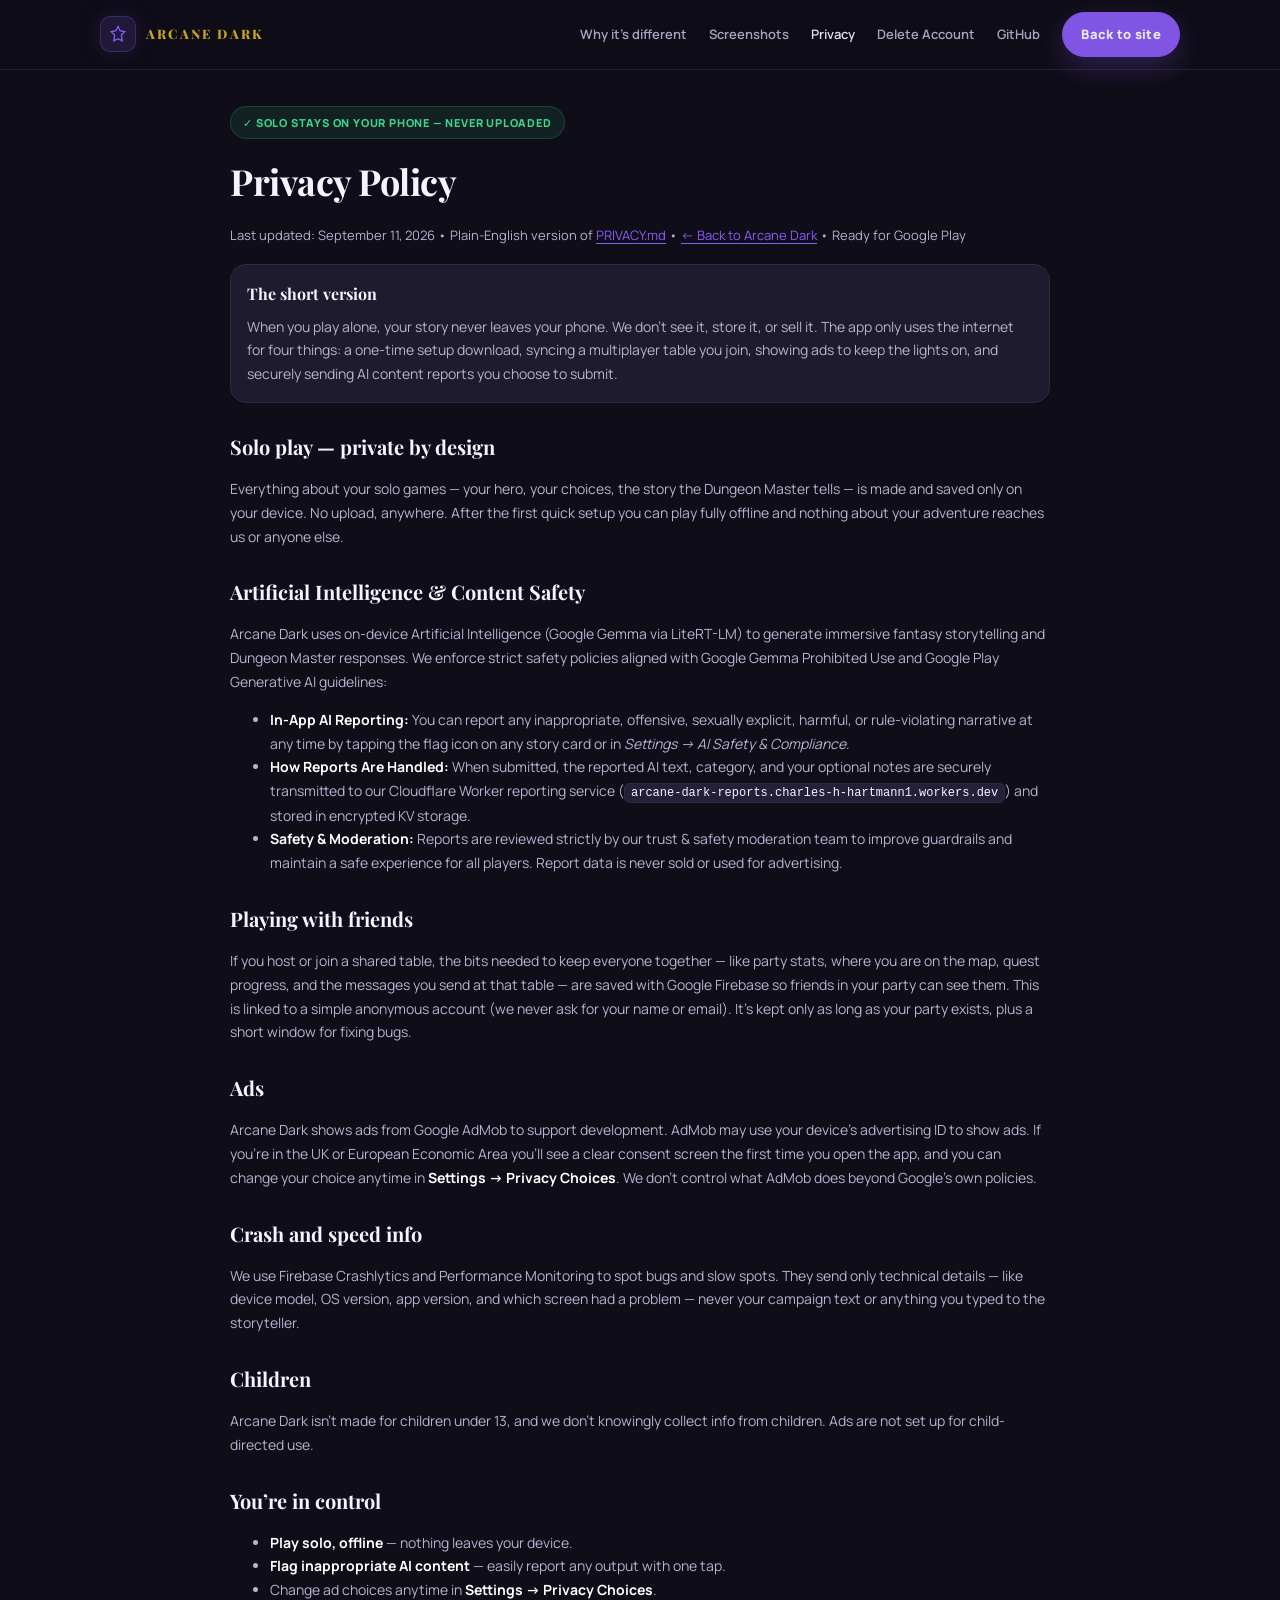
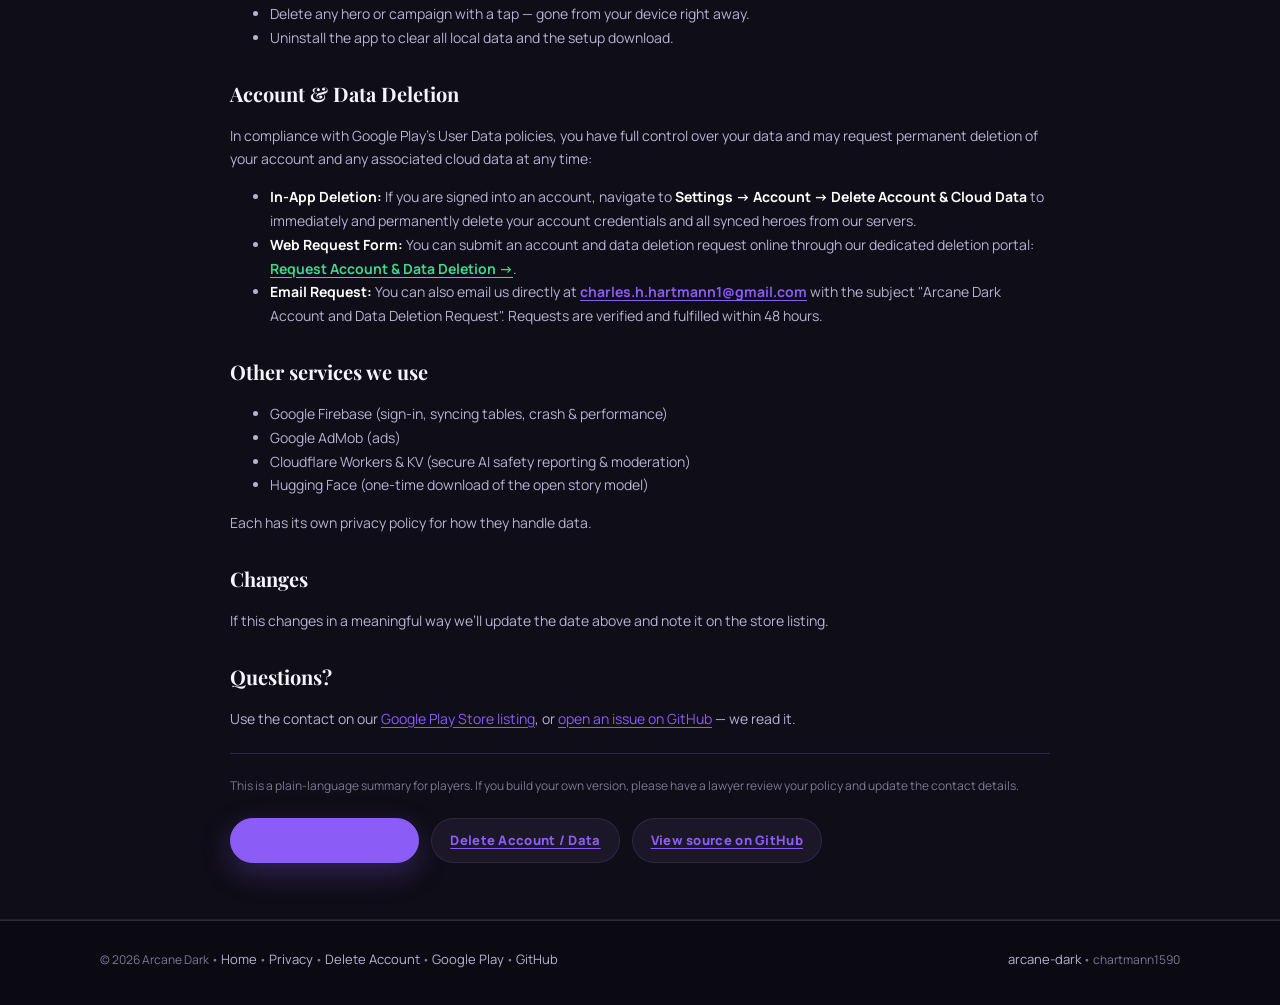
==== commit 9fd8c038: "Add account and data deletion request page and links for Google Play compliance" ====
--- a/docs/privacy.html
+++ b/docs/privacy.html
@@ -33,6 +33,7 @@
         <a href="./#features">Why it’s different</a>
         <a href="./#screenshots">Screenshots</a>
         <a href="privacy.html" style="color:var(--text-primary)" aria-current="page">Privacy</a>
+        <a href="delete-account.html">Delete Account</a>
         <a href="https://github.com/chartmann1590/arcane-dark" target="_blank" rel="noopener">GitHub</a>
         <a class="btn btn-primary" href="./">Back to site</a>
       </div>
@@ -44,15 +45,23 @@
       <div class="prose reveal in">
         <div style="display:inline-flex;align-items:center;gap:8px;padding:7px 12px;border-radius:999px;background:rgba(61,214,140,0.10);border:1px solid rgba(61,214,140,0.18);color:#3DD68C;font-size:11px;font-weight:800;letter-spacing:0.8px">✓ SOLO STAYS ON YOUR PHONE — NEVER UPLOADED</div>
         <h1 style="margin-top:14px">Privacy Policy</h1>
-        <p class="muted" style="font-size:13px">Last updated: August 29, 2026 • Plain-English version of <a href="https://github.com/chartmann1590/arcane-dark/blob/main/PRIVACY.md" target="_blank" rel="noopener">PRIVACY.md</a> • <a href="./">← Back to Arcane Dark</a> • Coming soon to Google Play</p>
+        <p class="muted" style="font-size:13px">Last updated: September 11, 2026 • Plain-English version of <a href="https://github.com/chartmann1590/arcane-dark/blob/main/PRIVACY.md" target="_blank" rel="noopener">PRIVACY.md</a> • <a href="./">← Back to Arcane Dark</a> • Ready for Google Play</p>
 
         <div style="background:var(--surface-card);border:1px solid var(--border);border-radius:16px;padding:16px;margin:18px 0">
           <h3 style="margin:0;font-family:'Playfair Display',serif;font-size:16px">The short version</h3>
-          <p style="margin:8px 0 0">When you play alone, your story never leaves your phone. We don’t see it, store it, or sell it. The app only uses the internet for three things you choose: a one-time setup download, syncing a multiplayer table you join, and showing ads to keep the lights on.</p>
+          <p style="margin:8px 0 0">When you play alone, your story never leaves your phone. We don’t see it, store it, or sell it. The app only uses the internet for four things: a one-time setup download, syncing a multiplayer table you join, showing ads to keep the lights on, and securely sending AI content reports you choose to submit.</p>
         </div>
 
         <h2>Solo play — private by design</h2>
         <p>Everything about your solo games — your hero, your choices, the story the Dungeon Master tells — is made and saved only on your device. No upload, anywhere. After the first quick setup you can play fully offline and nothing about your adventure reaches us or anyone else.</p>
+
+        <h2>Artificial Intelligence & Content Safety</h2>
+        <p>Arcane Dark uses on-device Artificial Intelligence (Google Gemma via LiteRT-LM) to generate immersive fantasy storytelling and Dungeon Master responses. We enforce strict safety policies aligned with Google Gemma Prohibited Use and Google Play Generative AI guidelines:</p>
+        <ul>
+          <li><strong style="color:white">In-App AI Reporting:</strong> You can report any inappropriate, offensive, sexually explicit, harmful, or rule-violating narrative at any time by tapping the flag icon on any story card or in <em>Settings → AI Safety & Compliance</em>.</li>
+          <li><strong style="color:white">How Reports Are Handled:</strong> When submitted, the reported AI text, category, and your optional notes are securely transmitted to our Cloudflare Worker reporting service (<code>arcane-dark-reports.charles-h-hartmann1.workers.dev</code>) and stored in encrypted KV storage.</li>
+          <li><strong style="color:white">Safety & Moderation:</strong> Reports are reviewed strictly by our trust & safety moderation team to improve guardrails and maintain a safe experience for all players. Report data is never sold or used for advertising.</li>
+        </ul>
 
         <h2>Playing with friends</h2>
         <p>If you host or join a shared table, the bits needed to keep everyone together — like party stats, where you are on the map, quest progress, and the messages you send at that table — are saved with Google Firebase so friends in your party can see them. This is linked to a simple anonymous account (we never ask for your name or email). It’s kept only as long as your party exists, plus a short window for fixing bugs.</p>
@@ -69,15 +78,25 @@
         <h2>You’re in control</h2>
         <ul>
           <li><strong style="color:white">Play solo, offline</strong> — nothing leaves your device.</li>
+          <li><strong style="color:white">Flag inappropriate AI content</strong> — easily report any output with one tap.</li>
           <li>Change ad choices anytime in <strong style="color:white">Settings → Privacy Choices</strong>.</li>
           <li>Delete any hero or campaign with a tap — gone from your device right away.</li>
           <li>Uninstall the app to clear all local data and the setup download.</li>
+        </ul>
+
+        <h2>Account & Data Deletion</h2>
+        <p>In compliance with Google Play’s User Data policies, you have full control over your data and may request permanent deletion of your account and any associated cloud data at any time:</p>
+        <ul>
+          <li><strong style="color:white">In-App Deletion:</strong> If you are signed into an account, navigate to <strong style="color:white">Settings → Account → Delete Account & Cloud Data</strong> to immediately and permanently delete your account credentials and all synced heroes from our servers.</li>
+          <li><strong style="color:white">Web Request Form:</strong> You can submit an account and data deletion request online through our dedicated deletion portal: <a href="delete-account.html" style="color:#3DD68C;font-weight:700">Request Account & Data Deletion →</a>.</li>
+          <li><strong style="color:white">Email Request:</strong> You can also email us directly at <a href="mailto:charles.h.hartmann1@gmail.com?subject=Arcane%20Dark%20Account%20and%20Data%20Deletion%20Request" style="color:var(--violet);font-weight:700">charles.h.hartmann1@gmail.com</a> with the subject "Arcane Dark Account and Data Deletion Request". Requests are verified and fulfilled within 48 hours.</li>
         </ul>
 
         <h2>Other services we use</h2>
         <ul>
           <li>Google Firebase (sign-in, syncing tables, crash & performance)</li>
           <li>Google AdMob (ads)</li>
+          <li>Cloudflare Workers & KV (secure AI safety reporting & moderation)</li>
           <li>Hugging Face (one-time download of the open story model)</li>
         </ul>
         <p>Each has its own privacy policy for how they handle data.</p>
@@ -86,13 +105,14 @@
         <p>If this changes in a meaningful way we’ll update the date above and note it on the store listing.</p>
 
         <h2>Questions?</h2>
-        <p>Use the contact on the store page when it’s live, or <a href="https://github.com/chartmann1590/arcane-dark/issues" target="_blank" rel="noopener">open an issue on GitHub</a> — we read it.</p>
+        <p>Use the contact on our <a href="https://play.google.com/store/apps/details?id=com.arcane.dndai.dnd_ai" target="_blank" rel="noopener">Google Play Store listing</a>, or <a href="https://github.com/chartmann1590/arcane-dark/issues" target="_blank" rel="noopener">open an issue on GitHub</a> — we read it.</p>
 
         <hr/>
         <p style="font-size:12px;color:var(--text-muted)">This is a plain-language summary for players. If you build your own version, please have a lawyer review your policy and update the contact details.</p>
 
         <div style="margin-top:22px;display:flex;gap:12px;flex-wrap:wrap">
           <a class="btn btn-primary" href="./">← Back to Arcane Dark</a>
+          <a class="btn btn-ghost" href="delete-account.html">Delete Account / Data</a>
           <a class="btn btn-ghost" href="https://github.com/chartmann1590/arcane-dark/blob/main/PRIVACY.md" target="_blank" rel="noopener">View source on GitHub</a>
         </div>
       </div>
@@ -102,7 +122,7 @@
   <footer class="footer">
     <div class="container">
       <div class="footer-bottom" style="margin-top:0;border-top:none;padding-top:0">
-        <span>© 2026 Arcane Dark • <a href="./">Home</a> • <a href="privacy.html">Privacy</a> • Coming soon to Google Play • <a href="https://github.com/chartmann1590/arcane-dark" target="_blank" rel="noopener">GitHub</a></span>
+        <span>© 2026 Arcane Dark • <a href="./">Home</a> • <a href="privacy.html">Privacy</a> • <a href="delete-account.html">Delete Account</a> • <a href="https://play.google.com/store/apps/details?id=com.arcane.dndai.dnd_ai" target="_blank" rel="noopener">Google Play</a> • <a href="https://github.com/chartmann1590/arcane-dark" target="_blank" rel="noopener">GitHub</a></span>
         <span><a href="./">arcane-dark</a> • chartmann1590</span>
       </div>
     </div>
